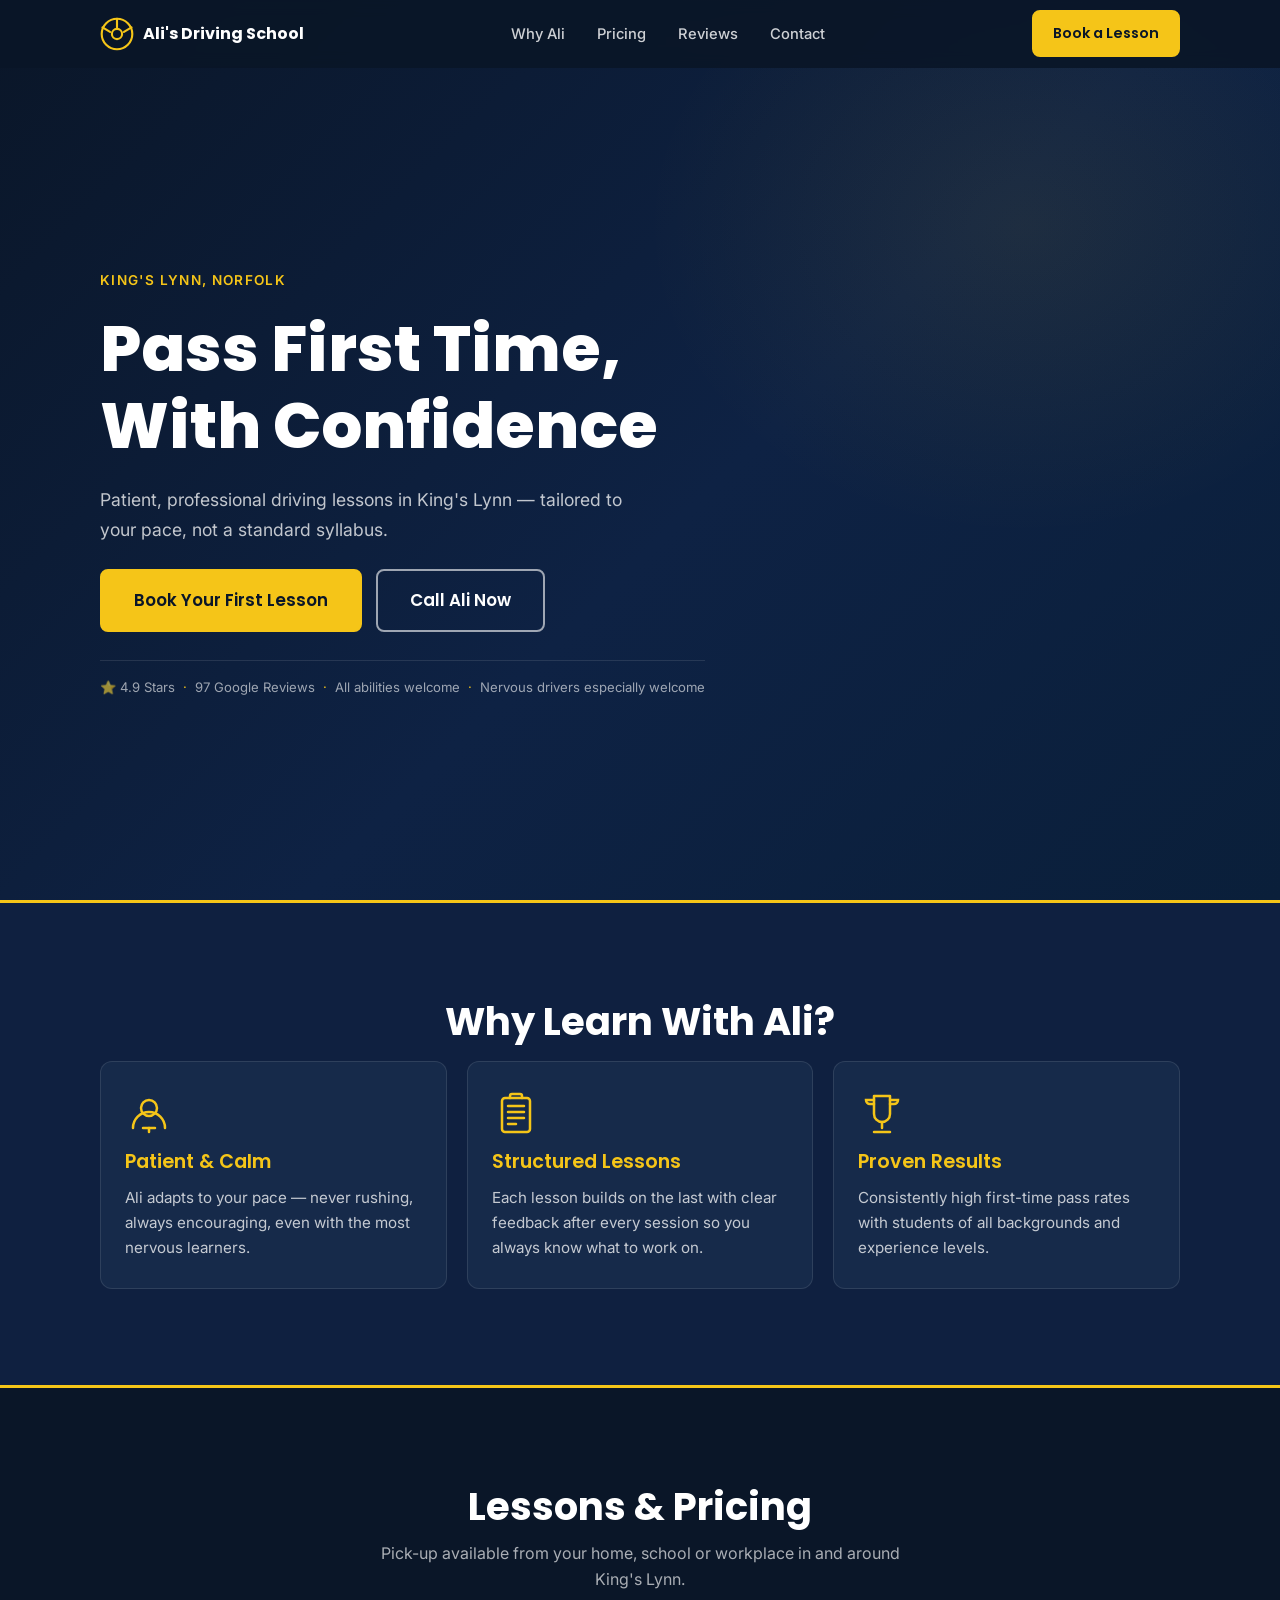
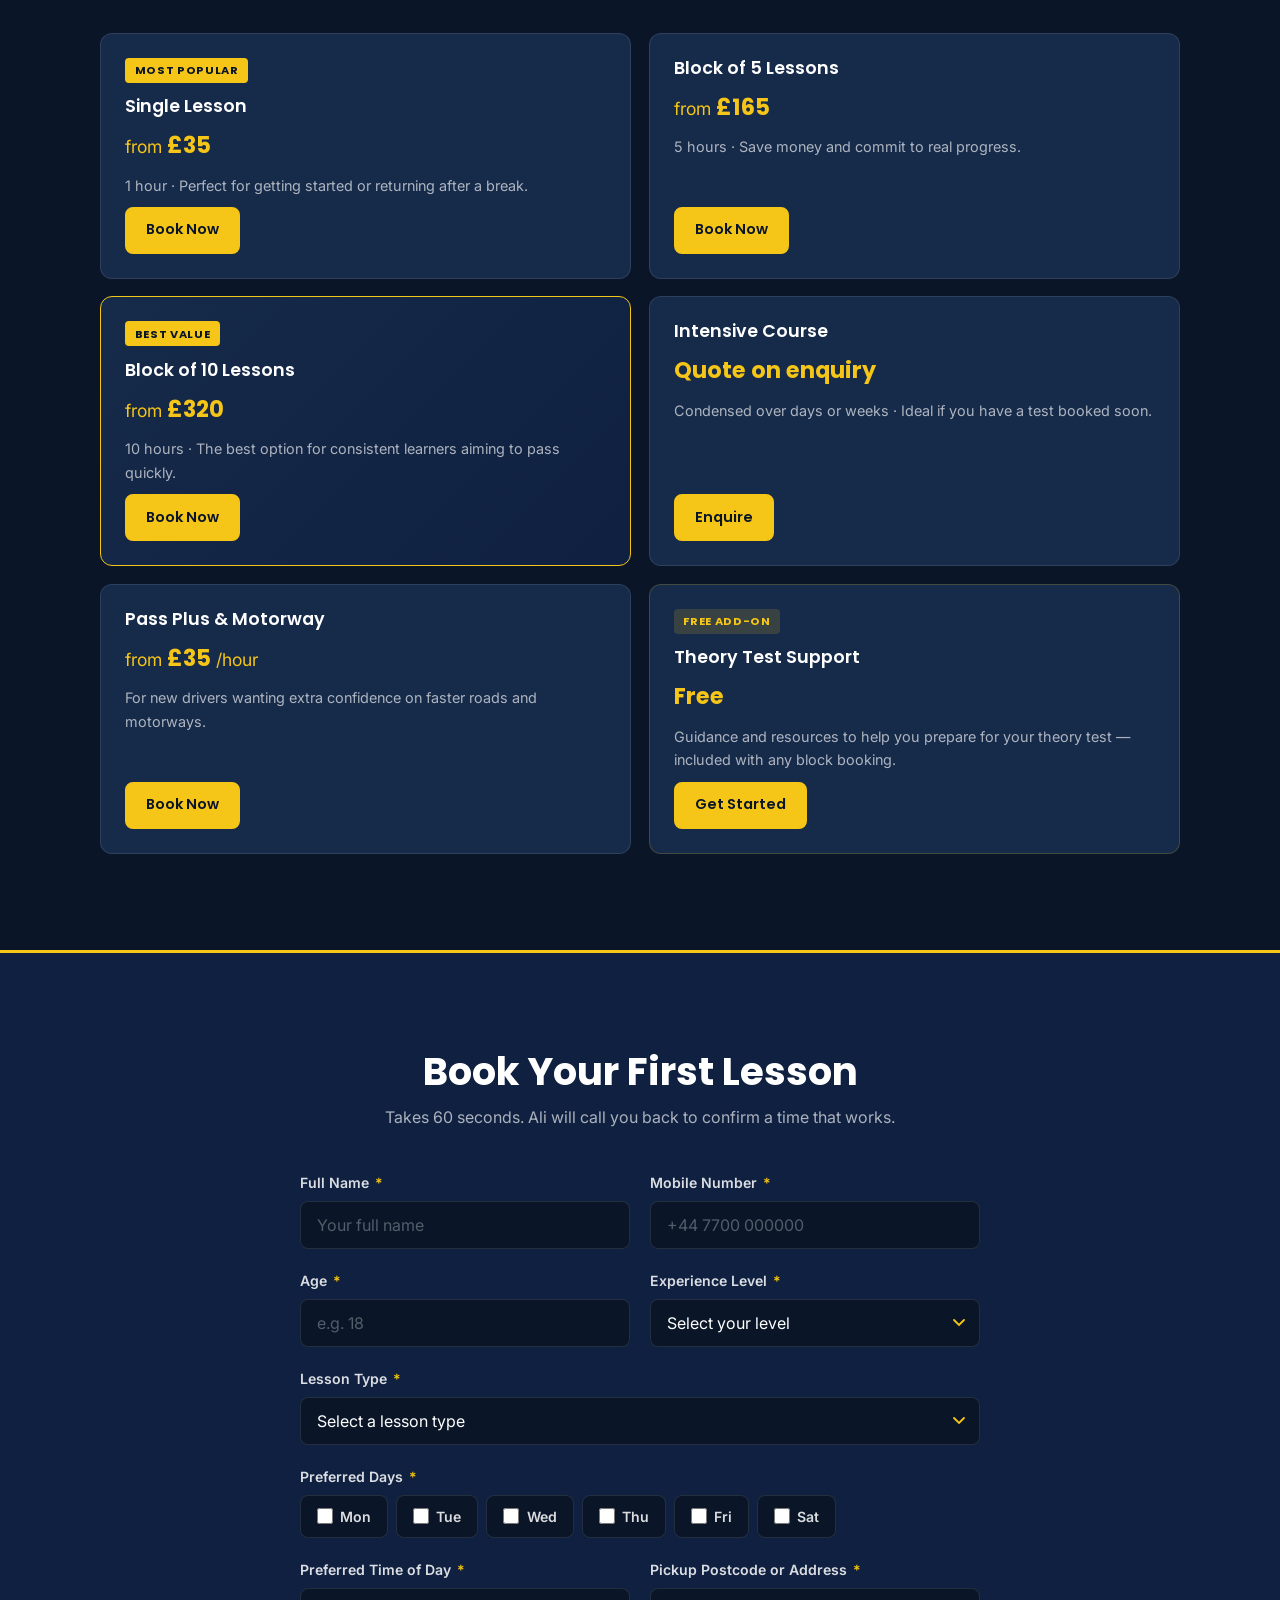
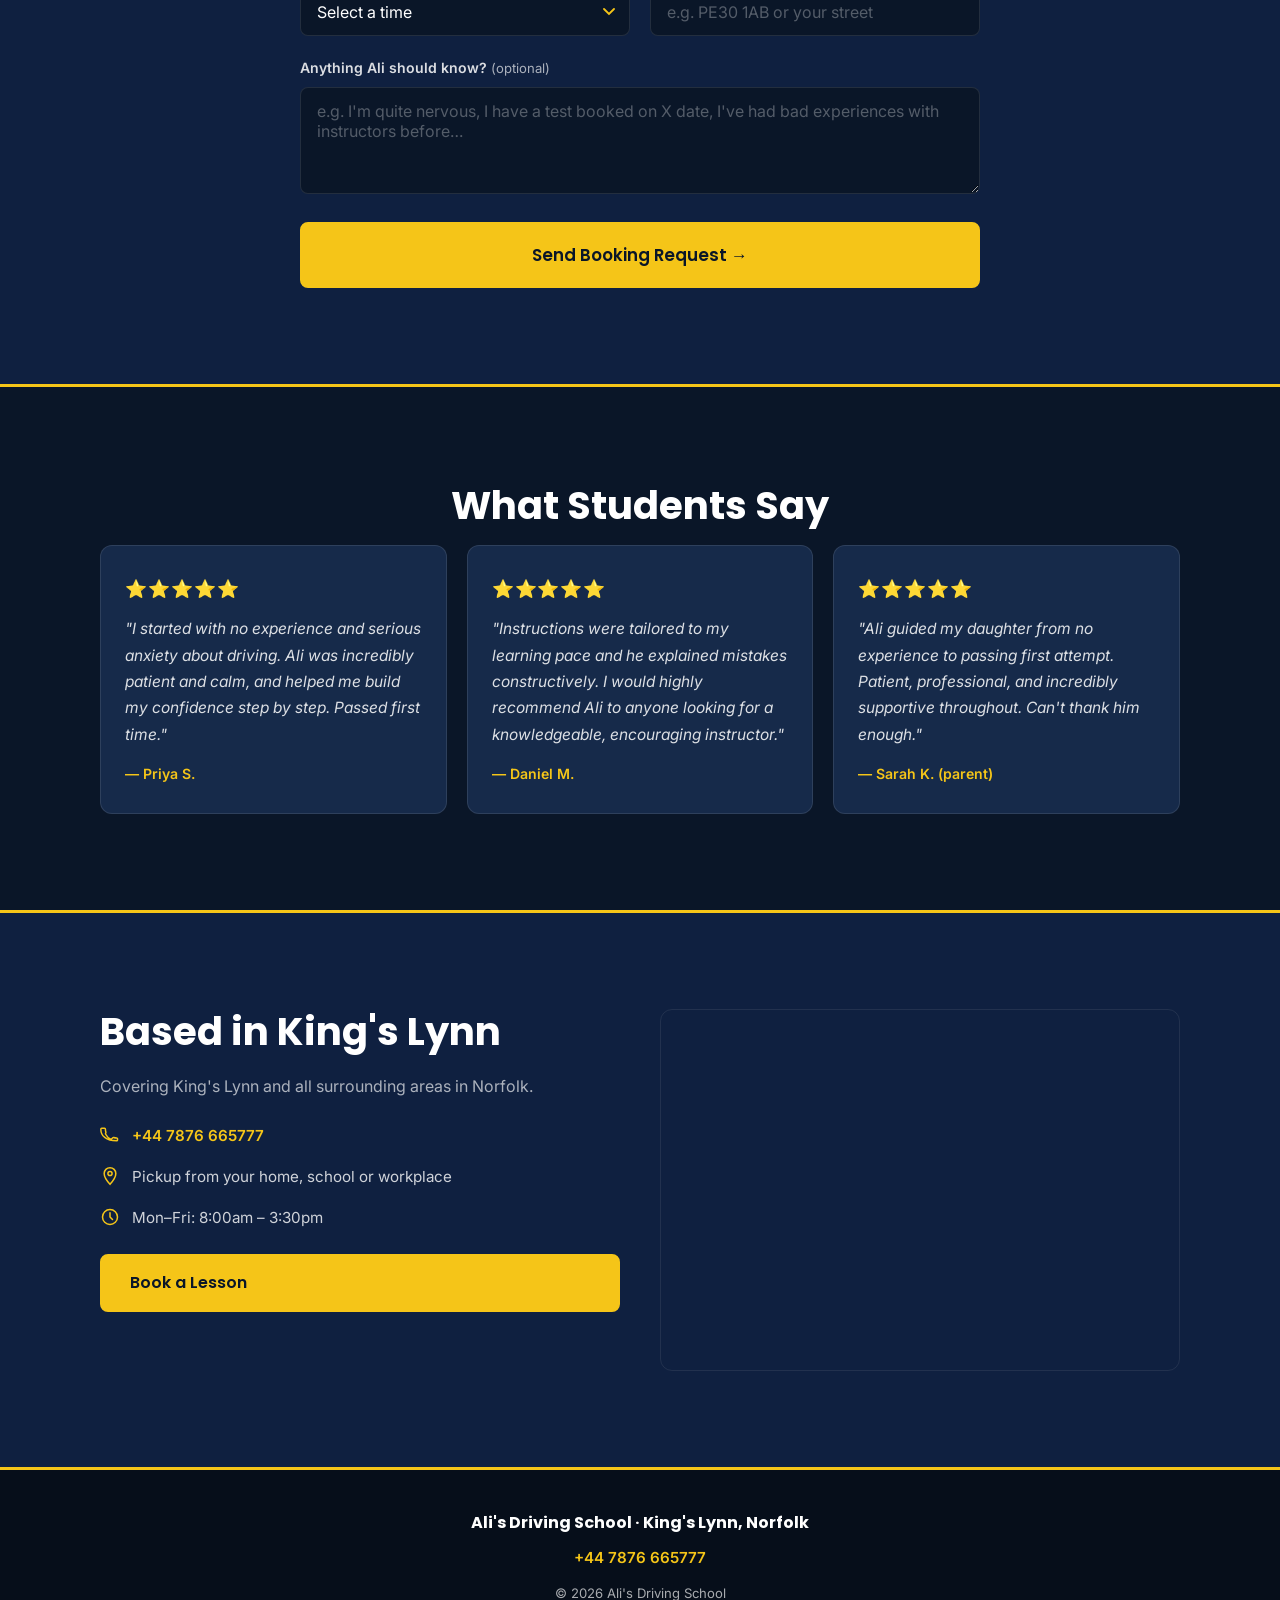
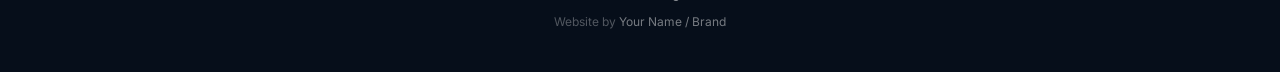
==== index.html @ 3f8afb27 "Add Ali's Driving School single-page booking website Full mobile-first site with sticky header, hero" ====
<!DOCTYPE html>
<html lang="en">
<head>
  <!-- Website by [Your Name / Your Brand] -->
  <meta charset="UTF-8" />
  <meta name="viewport" content="width=device-width, initial-scale=1.0" />
  <meta name="description" content="Ali's Driving School — patient, professional driving lessons in King's Lynn. All abilities welcome. Book online or call +44 7876 665777." />
  <title>Ali's Driving School · King's Lynn</title>
  <link rel="preconnect" href="https://fonts.googleapis.com" />
  <link rel="preconnect" href="https://fonts.gstatic.com" crossorigin />
  <link href="https://fonts.googleapis.com/css2?family=Poppins:wght@600;700;800&family=Inter:wght@400;500;600&display=swap" rel="stylesheet" />
  <link rel="stylesheet" href="styles.css" />
</head>
<body>

  <!-- ══════════════════════════════════════════
       STICKY HEADER
  ══════════════════════════════════════════ -->
  <header class="site-header" id="site-header">
    <div class="header-inner">
      <a href="#" class="logo">
        <!-- Steering wheel inline SVG -->
        <svg class="logo-icon" viewBox="0 0 40 40" fill="none" xmlns="http://www.w3.org/2000/svg" aria-hidden="true">
          <circle cx="20" cy="20" r="18" stroke="#f5c518" stroke-width="2.5"/>
          <circle cx="20" cy="20" r="6" stroke="#f5c518" stroke-width="2.5"/>
          <line x1="20" y1="14" x2="20" y2="2" stroke="#f5c518" stroke-width="2.5" stroke-linecap="round"/>
          <line x1="11.8" y1="17.5" x2="2.9" y2="12.3" stroke="#f5c518" stroke-width="2.5" stroke-linecap="round"/>
          <line x1="28.2" y1="17.5" x2="37.1" y2="12.3" stroke="#f5c518" stroke-width="2.5" stroke-linecap="round"/>
        </svg>
        <span class="logo-text">Ali's Driving School</span>
      </a>

      <nav class="header-nav" id="header-nav" aria-label="Main navigation">
        <ul>
          <li><a href="#why-ali">Why Ali</a></li>
          <li><a href="#services">Pricing</a></li>
          <li><a href="#testimonials">Reviews</a></li>
          <li><a href="#contact">Contact</a></li>
        </ul>
      </nav>

      <div class="header-cta-wrap">
        <a href="#booking" class="btn btn-yellow header-book">Book a Lesson</a>
        <button class="hamburger" id="hamburger" aria-label="Open menu" aria-expanded="false" aria-controls="header-nav">
          <span></span><span></span><span></span>
        </button>
      </div>
    </div>
  </header>

  <main>

    <!-- ══════════════════════════════════════════
         HERO SECTION
         TODO: Replace .hero background with your photo —
         background-image: url('hero.jpg');
         background-size: cover;
         background-position: center;
    ══════════════════════════════════════════ -->
    <section class="hero" id="hero">
      <div class="hero-inner">
        <p class="hero-eyebrow">King's Lynn, Norfolk</p>
        <h1 class="hero-heading">Pass First Time,<br>With Confidence</h1>
        <p class="hero-sub">Patient, professional driving lessons in King's Lynn — tailored to your pace, not a standard syllabus.</p>
        <div class="hero-ctas">
          <a href="#booking" class="btn btn-yellow btn-lg">Book Your First Lesson</a>
          <a href="tel:+447876665777" class="btn btn-outline btn-lg">Call Ali Now</a>
        </div>
        <div class="trust-strip">
          <span>⭐ 4.9 Stars</span>
          <span class="sep">·</span>
          <span>97 Google Reviews</span>
          <span class="sep">·</span>
          <span>All abilities welcome</span>
          <span class="sep">·</span>
          <span>Nervous drivers especially welcome</span>
        </div>
      </div>
    </section>

    <div class="rule-divider" aria-hidden="true"></div>

    <!-- ══════════════════════════════════════════
         WHY LEARN WITH ALI
    ══════════════════════════════════════════ -->
    <section class="why-ali" id="why-ali">
      <div class="container">
        <h2 class="section-heading">Why Learn With Ali?</h2>
        <div class="cards-row">

          <div class="feature-card">
            <!-- Calm / meditation SVG icon -->
            <div class="card-icon" aria-hidden="true">
              <svg viewBox="0 0 48 48" fill="none" xmlns="http://www.w3.org/2000/svg">
                <circle cx="24" cy="18" r="8" stroke="#f5c518" stroke-width="2.5"/>
                <path d="M8 38c0-8.837 7.163-16 16-16s16 7.163 16 16" stroke="#f5c518" stroke-width="2.5" stroke-linecap="round"/>
                <path d="M18 38h12" stroke="#f5c518" stroke-width="2.5" stroke-linecap="round"/>
                <path d="M24 42v-4" stroke="#f5c518" stroke-width="2.5" stroke-linecap="round"/>
              </svg>
            </div>
            <h3>Patient &amp; Calm</h3>
            <p>Ali adapts to your pace — never rushing, always encouraging, even with the most nervous learners.</p>
          </div>

          <div class="feature-card">
            <!-- Clipboard / structured SVG icon -->
            <div class="card-icon" aria-hidden="true">
              <svg viewBox="0 0 48 48" fill="none" xmlns="http://www.w3.org/2000/svg">
                <rect x="10" y="8" width="28" height="34" rx="3" stroke="#f5c518" stroke-width="2.5"/>
                <path d="M18 8V6a2 2 0 0 1 2-2h8a2 2 0 0 1 2 2v2" stroke="#f5c518" stroke-width="2.5" stroke-linecap="round"/>
                <line x1="16" y1="22" x2="32" y2="22" stroke="#f5c518" stroke-width="2.5" stroke-linecap="round"/>
                <line x1="16" y1="28" x2="32" y2="28" stroke="#f5c518" stroke-width="2.5" stroke-linecap="round"/>
                <line x1="16" y1="34" x2="24" y2="34" stroke="#f5c518" stroke-width="2.5" stroke-linecap="round"/>
                <line x1="16" y1="16" x2="32" y2="16" stroke="#f5c518" stroke-width="2.5" stroke-linecap="round"/>
              </svg>
            </div>
            <h3>Structured Lessons</h3>
            <p>Each lesson builds on the last with clear feedback after every session so you always know what to work on.</p>
          </div>

          <div class="feature-card">
            <!-- Trophy SVG icon -->
            <div class="card-icon" aria-hidden="true">
              <svg viewBox="0 0 48 48" fill="none" xmlns="http://www.w3.org/2000/svg">
                <path d="M16 6h16v18a8 8 0 0 1-16 0V6z" stroke="#f5c518" stroke-width="2.5" stroke-linejoin="round"/>
                <path d="M16 10H8a4 4 0 0 0 4 4h4" stroke="#f5c518" stroke-width="2.5" stroke-linecap="round"/>
                <path d="M32 10h8a4 4 0 0 1-4 4h-4" stroke="#f5c518" stroke-width="2.5" stroke-linecap="round"/>
                <line x1="24" y1="32" x2="24" y2="38" stroke="#f5c518" stroke-width="2.5" stroke-linecap="round"/>
                <line x1="16" y1="42" x2="32" y2="42" stroke="#f5c518" stroke-width="2.5" stroke-linecap="round"/>
              </svg>
            </div>
            <h3>Proven Results</h3>
            <p>Consistently high first-time pass rates with students of all backgrounds and experience levels.</p>
          </div>

        </div>
      </div>
    </section>

    <div class="rule-divider" aria-hidden="true"></div>

    <!-- ══════════════════════════════════════════
         SERVICES & PRICING
    ══════════════════════════════════════════ -->
    <section class="services" id="services">
      <div class="container">
        <h2 class="section-heading">Lessons &amp; Pricing</h2>
        <p class="section-sub">Pick-up available from your home, school or workplace in and around King's Lynn.</p>

        <div class="pricing-grid">

          <div class="pricing-card">
            <div class="pricing-badge">Most Popular</div>
            <h3>Single Lesson</h3>
            <div class="price">from <strong>£35</strong></div>
            <p>1 hour · Perfect for getting started or returning after a break.</p>
            <a href="#booking" class="btn btn-yellow btn-sm">Book Now</a>
          </div>

          <div class="pricing-card">
            <h3>Block of 5 Lessons</h3>
            <div class="price">from <strong>£165</strong></div>
            <p>5 hours · Save money and commit to real progress.</p>
            <a href="#booking" class="btn btn-yellow btn-sm">Book Now</a>
          </div>

          <div class="pricing-card pricing-card--highlight">
            <div class="pricing-badge">Best Value</div>
            <h3>Block of 10 Lessons</h3>
            <div class="price">from <strong>£320</strong></div>
            <p>10 hours · The best option for consistent learners aiming to pass quickly.</p>
            <a href="#booking" class="btn btn-yellow btn-sm">Book Now</a>
          </div>

          <div class="pricing-card">
            <h3>Intensive Course</h3>
            <div class="price"><strong>Quote on enquiry</strong></div>
            <p>Condensed over days or weeks · Ideal if you have a test booked soon.</p>
            <a href="#booking" class="btn btn-yellow btn-sm">Enquire</a>
          </div>

          <div class="pricing-card">
            <h3>Pass Plus &amp; Motorway</h3>
            <div class="price">from <strong>£35</strong> /hour</div>
            <p>For new drivers wanting extra confidence on faster roads and motorways.</p>
            <a href="#booking" class="btn btn-yellow btn-sm">Book Now</a>
          </div>

          <div class="pricing-card pricing-card--free">
            <div class="pricing-badge pricing-badge--free">Free Add-on</div>
            <h3>Theory Test Support</h3>
            <div class="price"><strong>Free</strong></div>
            <p>Guidance and resources to help you prepare for your theory test — included with any block booking.</p>
            <a href="#booking" class="btn btn-yellow btn-sm">Get Started</a>
          </div>

        </div>
      </div>
    </section>

    <div class="rule-divider" aria-hidden="true"></div>

    <!-- ══════════════════════════════════════════
         BOOKING FORM
    ══════════════════════════════════════════ -->
    <section class="booking" id="booking">
      <div class="container container--narrow">
        <h2 class="section-heading">Book Your First Lesson</h2>
        <p class="section-sub">Takes 60 seconds. Ali will call you back to confirm a time that works.</p>

        <!--
          Formspree: replace YOUR_FORM_ID below with your Formspree form ID.
          Sign up at https://formspree.io/ and create a new form.
          Change action to: https://formspree.io/f/YOUR_FORM_ID
        -->
        <form
          id="booking-form"
          action="https://formspree.io/f/YOUR_FORM_ID"
          method="POST"
          novalidate
        >
          <div class="form-row">
            <div class="form-group">
              <label for="name">Full Name <span aria-hidden="true">*</span></label>
              <input type="text" id="name" name="name" placeholder="Your full name" required autocomplete="name" />
            </div>
            <div class="form-group">
              <label for="phone">Mobile Number <span aria-hidden="true">*</span></label>
              <input type="tel" id="phone" name="phone" placeholder="+44 7700 000000" required autocomplete="tel" />
            </div>
          </div>

          <div class="form-row">
            <div class="form-group">
              <label for="age">Age <span aria-hidden="true">*</span></label>
              <input type="number" id="age" name="age" placeholder="e.g. 18" min="16" max="99" required />
            </div>
            <div class="form-group">
              <label for="experience">Experience Level <span aria-hidden="true">*</span></label>
              <select id="experience" name="experience" required>
                <option value="" disabled selected>Select your level</option>
                <option value="complete-beginner">Complete beginner</option>
                <option value="had-some-lessons">Had some lessons before</option>
                <option value="returning-after-break">Returning after a break</option>
                <option value="test-prep">Just need test prep</option>
              </select>
            </div>
          </div>

          <div class="form-group">
            <label for="lesson-type">Lesson Type <span aria-hidden="true">*</span></label>
            <select id="lesson-type" name="lesson_type" required>
              <option value="" disabled selected>Select a lesson type</option>
              <option value="single-lesson">Single Lesson (from £35)</option>
              <option value="block-5">Block of 5 Lessons (from £165)</option>
              <option value="block-10">Block of 10 Lessons (from £320)</option>
              <option value="intensive">Intensive Course (quote on enquiry)</option>
              <option value="pass-plus">Pass Plus / Motorway Lessons (from £35/hr)</option>
              <option value="theory-support">Theory Test Support (free with block)</option>
            </select>
          </div>

          <div class="form-group">
            <label>Preferred Days <span aria-hidden="true">*</span></label>
            <div class="checkbox-group">
              <label class="checkbox-label"><input type="checkbox" name="days[]" value="Monday" /> Mon</label>
              <label class="checkbox-label"><input type="checkbox" name="days[]" value="Tuesday" /> Tue</label>
              <label class="checkbox-label"><input type="checkbox" name="days[]" value="Wednesday" /> Wed</label>
              <label class="checkbox-label"><input type="checkbox" name="days[]" value="Thursday" /> Thu</label>
              <label class="checkbox-label"><input type="checkbox" name="days[]" value="Friday" /> Fri</label>
              <label class="checkbox-label"><input type="checkbox" name="days[]" value="Saturday" /> Sat</label>
            </div>
          </div>

          <div class="form-row">
            <div class="form-group">
              <label for="time-of-day">Preferred Time of Day <span aria-hidden="true">*</span></label>
              <select id="time-of-day" name="time_of_day" required>
                <option value="" disabled selected>Select a time</option>
                <option value="morning">Morning</option>
                <option value="afternoon">Afternoon</option>
                <option value="evening">Evening</option>
              </select>
            </div>
            <div class="form-group">
              <label for="postcode">Pickup Postcode or Address <span aria-hidden="true">*</span></label>
              <input type="text" id="postcode" name="pickup_address" placeholder="e.g. PE30 1AB or your street" required autocomplete="street-address" />
            </div>
          </div>

          <div class="form-group">
            <label for="notes">Anything Ali should know? <span class="optional">(optional)</span></label>
            <textarea
              id="notes"
              name="notes"
              rows="4"
              placeholder="e.g. I'm quite nervous, I have a test booked on X date, I've had bad experiences with instructors before…"
            ></textarea>
          </div>

          <button type="submit" class="btn btn-yellow btn-submit">
            Send Booking Request →
          </button>

          <div class="form-success" id="form-success" role="alert" aria-live="polite" hidden>
            Request sent ✓ — Ali will call you back within a few hours to arrange your first lesson.
          </div>
          <div class="form-error" id="form-error" role="alert" aria-live="polite" hidden>
            Something went wrong. Please try again or call Ali directly on <a href="tel:+447876665777">+44 7876 665777</a>.
          </div>
        </form>
      </div>
    </section>

    <div class="rule-divider" aria-hidden="true"></div>

    <!-- ══════════════════════════════════════════
         TESTIMONIALS
    ══════════════════════════════════════════ -->
    <section class="testimonials" id="testimonials">
      <div class="container">
        <h2 class="section-heading">What Students Say</h2>

        <div class="testimonials-grid">

          <div class="testimonial-card">
            <div class="stars" aria-label="5 out of 5 stars">⭐⭐⭐⭐⭐</div>
            <blockquote>
              "I started with no experience and serious anxiety about driving. Ali was incredibly patient and calm, and helped me build my confidence step by step. Passed first time."
            </blockquote>
            <cite>— Priya S.</cite>
          </div>

          <div class="testimonial-card">
            <div class="stars" aria-label="5 out of 5 stars">⭐⭐⭐⭐⭐</div>
            <blockquote>
              "Instructions were tailored to my learning pace and he explained mistakes constructively. I would highly recommend Ali to anyone looking for a knowledgeable, encouraging instructor."
            </blockquote>
            <cite>— Daniel M.</cite>
          </div>

          <div class="testimonial-card">
            <div class="stars" aria-label="5 out of 5 stars">⭐⭐⭐⭐⭐</div>
            <blockquote>
              "Ali guided my daughter from no experience to passing first attempt. Patient, professional, and incredibly supportive throughout. Can't thank him enough."
            </blockquote>
            <cite>— Sarah K. (parent)</cite>
          </div>

        </div>
      </div>
    </section>

    <div class="rule-divider" aria-hidden="true"></div>

    <!-- ══════════════════════════════════════════
         SERVICE AREA + CONTACT
    ══════════════════════════════════════════ -->
    <section class="contact" id="contact">
      <div class="container">
        <div class="contact-grid">

          <div class="contact-info">
            <h2 class="section-heading section-heading--left">Based in King's Lynn</h2>
            <p class="contact-area">Covering King's Lynn and all surrounding areas in Norfolk.</p>

            <ul class="contact-details">
              <li>
                <!-- Phone icon -->
                <svg viewBox="0 0 24 24" fill="none" xmlns="http://www.w3.org/2000/svg" aria-hidden="true">
                  <path d="M6.6 10.8a15.4 15.4 0 0 0 6.6 6.6l2.2-2.2a1 1 0 0 1 1.02-.24c1.12.37 2.33.57 3.58.57a1 1 0 0 1 1 1V18a1 1 0 0 1-1 1C7.16 19 1 12.84 1 5a1 1 0 0 1 1-1h3.5a1 1 0 0 1 1 1c0 1.25.2 2.45.57 3.58a1 1 0 0 1-.25 1.02L6.6 10.8z" stroke="#f5c518" stroke-width="1.8" stroke-linecap="round" stroke-linejoin="round"/>
                </svg>
                <a href="tel:+447876665777">+44 7876 665777</a>
              </li>
              <li>
                <!-- Location icon -->
                <svg viewBox="0 0 24 24" fill="none" xmlns="http://www.w3.org/2000/svg" aria-hidden="true">
                  <path d="M12 2C8.13 2 5 5.13 5 9c0 5.25 7 13 7 13s7-7.75 7-13c0-3.87-3.13-7-7-7z" stroke="#f5c518" stroke-width="1.8" stroke-linejoin="round"/>
                  <circle cx="12" cy="9" r="2.5" stroke="#f5c518" stroke-width="1.8"/>
                </svg>
                <span>Pickup from your home, school or workplace</span>
              </li>
              <li>
                <!-- Clock icon -->
                <svg viewBox="0 0 24 24" fill="none" xmlns="http://www.w3.org/2000/svg" aria-hidden="true">
                  <circle cx="12" cy="12" r="9" stroke="#f5c518" stroke-width="1.8"/>
                  <path d="M12 7v5l3 3" stroke="#f5c518" stroke-width="1.8" stroke-linecap="round" stroke-linejoin="round"/>
                </svg>
                <span>Mon–Fri: 8:00am – 3:30pm</span>
              </li>
            </ul>

            <a href="#booking" class="btn btn-yellow" style="margin-top: 1.5rem; display: inline-block;">Book a Lesson</a>
          </div>

          <div class="contact-map">
            <!--
              Google Maps embed for King's Lynn.
              To customise: go to Google Maps, search "King's Lynn", click Share → Embed a map.
              Replace the src URL below with your embed URL.
              The CSS filter adds a dark tint to match the site palette.
            -->
            <iframe
              title="King's Lynn map"
              src="https://www.google.com/maps/embed?pb=!1m18!1m12!1m3!1d39108.68753547929!2d0.36784047734375!3d52.74919350000001!2m3!1f0!2f0!3f0!3m2!1i1024!2i768!4f13.1!3m3!1m2!1s0x47d7e2b62b2d32af%3A0x1234567890abcdef!2sKing%27s%20Lynn%2C%20Norfolk!5e0!3m2!1sen!2suk!4v1700000000000"
              width="100%"
              height="360"
              style="border:0;"
              allowfullscreen=""
              loading="lazy"
              referrerpolicy="no-referrer-when-downgrade"
            ></iframe>
          </div>

        </div>
      </div>
    </section>

  </main>

  <!-- ══════════════════════════════════════════
       FOOTER
  ══════════════════════════════════════════ -->
  <footer class="site-footer">
    <div class="container footer-inner">
      <p class="footer-brand">Ali's Driving School · King's Lynn, Norfolk</p>
      <p><a href="tel:+447876665777">+44 7876 665777</a></p>
      <p class="footer-copy">© 2026 Ali's Driving School</p>
      <p class="footer-credit">Website by <a href="#" target="_blank" rel="noopener">Your Name / Brand</a></p>
    </div>
  </footer>

  <script src="script.js"></script>
</body>
</html>
---- styles.css ----
/* ══════════════════════════════════════════
   ALI'S DRIVING SCHOOL — styles.css
   Palette: #0a1628 navy · #ffffff white · #f5c518 yellow
   Fonts: Poppins (headings) · Inter (body)
══════════════════════════════════════════ */

/* ─── Reset & Base ─────────────────────── */
*, *::before, *::after {
  box-sizing: border-box;
  margin: 0;
  padding: 0;
}

:root {
  --navy:   #0a1628;
  --navy-mid: #0f2040;
  --navy-light: #162a4a;
  --yellow: #f5c518;
  --yellow-hover: #d9ac10;
  --white:  #ffffff;
  --text-muted: rgba(255,255,255,0.65);
  --border: rgba(255,255,255,0.1);
  --radius: 12px;
  --header-h: 68px;
  --transition: 0.2s ease;
}

html {
  scroll-behavior: smooth;
  font-size: 16px;
}

body {
  background: var(--navy);
  color: var(--white);
  font-family: 'Inter', system-ui, sans-serif;
  line-height: 1.65;
  -webkit-font-smoothing: antialiased;
  overflow-x: hidden;
}

img, svg { display: block; max-width: 100%; }
a { color: inherit; text-decoration: none; }
ul { list-style: none; }
button { cursor: pointer; font-family: inherit; }

/* ─── Typography ────────────────────────── */
h1, h2, h3, h4 {
  font-family: 'Poppins', sans-serif;
  font-weight: 700;
  line-height: 1.2;
}

h1 { font-size: clamp(2.2rem, 7vw, 4rem); font-weight: 800; }
h2 { font-size: clamp(1.6rem, 4vw, 2.4rem); }
h3 { font-size: clamp(1.05rem, 3vw, 1.2rem); font-weight: 600; }

/* ─── Layout Helpers ─────────────────────── */
.container {
  width: 100%;
  max-width: 1120px;
  margin: 0 auto;
  padding: 0 1.25rem;
}

.container--narrow {
  max-width: 720px;
}

section {
  padding: 4.5rem 0;
}

/* ─── Rule Divider ──────────────────────── */
.rule-divider {
  height: 3px;
  background: var(--yellow);
  width: 100%;
}

/* ─── Buttons ───────────────────────────── */
.btn {
  display: inline-flex;
  align-items: center;
  justify-content: center;
  gap: 0.4rem;
  padding: 0.85rem 1.75rem;
  border-radius: 8px;
  font-family: 'Poppins', sans-serif;
  font-size: 1rem;
  font-weight: 600;
  transition: background var(--transition), color var(--transition), border-color var(--transition), box-shadow var(--transition);
  border: 2px solid transparent;
  white-space: nowrap;
  text-decoration: none;
}

.btn-yellow {
  background: var(--yellow);
  color: var(--navy);
  border-color: var(--yellow);
}
.btn-yellow:hover, .btn-yellow:focus-visible {
  background: var(--yellow-hover);
  border-color: var(--yellow-hover);
  box-shadow: 0 0 0 3px rgba(245, 197, 24, 0.3);
}

.btn-outline {
  background: transparent;
  color: var(--white);
  border-color: rgba(255,255,255,0.6);
}
.btn-outline:hover, .btn-outline:focus-visible {
  border-color: var(--white);
  background: rgba(255,255,255,0.08);
}

.btn-lg {
  padding: 1rem 2rem;
  font-size: 1.05rem;
}

.btn-sm {
  padding: 0.6rem 1.2rem;
  font-size: 0.9rem;
}

.btn-submit {
  width: 100%;
  padding: 1.1rem;
  font-size: 1.05rem;
  margin-top: 0.5rem;
}

/* ─── Section Headings ──────────────────── */
.section-heading {
  text-align: center;
  margin-bottom: 0.6rem;
}
.section-heading--left { text-align: left; }

.section-sub {
  text-align: center;
  color: var(--text-muted);
  font-size: 1rem;
  margin-bottom: 2.5rem;
  max-width: 560px;
  margin-left: auto;
  margin-right: auto;
}

/* ─── HEADER ────────────────────────────── */
.site-header {
  position: fixed;
  top: 0; left: 0; right: 0;
  z-index: 100;
  height: var(--header-h);
  background: rgba(10, 22, 40, 0.92);
  backdrop-filter: blur(8px);
  -webkit-backdrop-filter: blur(8px);
  border-bottom: 1px solid transparent;
  transition: background var(--transition), box-shadow var(--transition), border-color var(--transition);
}

.site-header.scrolled {
  background: rgba(10, 22, 40, 0.98);
  box-shadow: 0 2px 20px rgba(0,0,0,0.45);
  border-bottom-color: rgba(245, 197, 24, 0.15);
}

.header-inner {
  display: flex;
  align-items: center;
  justify-content: space-between;
  height: 100%;
  max-width: 1120px;
  margin: 0 auto;
  padding: 0 1.25rem;
  gap: 1rem;
}

/* Logo */
.logo {
  display: flex;
  align-items: center;
  gap: 0.55rem;
  flex-shrink: 0;
}

.logo-icon {
  width: 34px;
  height: 34px;
  flex-shrink: 0;
}

.logo-text {
  font-family: 'Poppins', sans-serif;
  font-weight: 700;
  font-size: 1rem;
  color: var(--white);
  line-height: 1.1;
}

/* Desktop nav */
.header-nav ul {
  display: flex;
  gap: 2rem;
  align-items: center;
}

.header-nav a {
  font-size: 0.92rem;
  font-weight: 500;
  color: rgba(255,255,255,0.8);
  transition: color var(--transition);
}
.header-nav a:hover { color: var(--yellow); }

/* Header CTA area */
.header-cta-wrap {
  display: flex;
  align-items: center;
  gap: 0.75rem;
  flex-shrink: 0;
}

.header-book { font-size: 0.9rem; padding: 0.6rem 1.2rem; }

/* Hamburger */
.hamburger {
  display: none;
  flex-direction: column;
  justify-content: center;
  gap: 5px;
  background: none;
  border: none;
  padding: 4px;
  width: 36px;
  height: 36px;
}
.hamburger span {
  display: block;
  height: 2px;
  width: 24px;
  background: var(--white);
  border-radius: 2px;
  transition: transform 0.25s, opacity 0.25s;
}
.hamburger[aria-expanded="true"] span:nth-child(1) { transform: translateY(7px) rotate(45deg); }
.hamburger[aria-expanded="true"] span:nth-child(2) { opacity: 0; }
.hamburger[aria-expanded="true"] span:nth-child(3) { transform: translateY(-7px) rotate(-45deg); }

/* ─── HERO ──────────────────────────────── */
.hero {
  /*
    TODO: Add your hero photo here:
    background-image: url('images/hero.jpg');
    background-size: cover;
    background-position: center top;
  */
  background: linear-gradient(135deg, #0a1628 0%, #0e2244 55%, #0a1f3a 100%);
  min-height: 85vh;
  display: flex;
  align-items: center;
  padding-top: calc(var(--header-h) + 3rem);
  padding-bottom: 4rem;
  position: relative;
  overflow: hidden;
}

/* Subtle decorative radial glow */
.hero::before {
  content: '';
  position: absolute;
  top: -10%;
  right: -10%;
  width: 60%;
  height: 70%;
  background: radial-gradient(ellipse at center, rgba(245, 197, 24, 0.07) 0%, transparent 70%);
  pointer-events: none;
}

.hero-inner {
  max-width: 1120px;
  width: 100%;
  margin: 0 auto;
  padding: 0 1.25rem;
  display: flex;
  flex-direction: column;
  align-items: flex-start;
  gap: 1.25rem;
}

.hero-eyebrow {
  font-size: 0.85rem;
  font-weight: 600;
  letter-spacing: 0.1em;
  text-transform: uppercase;
  color: var(--yellow);
}

.hero-heading {
  color: var(--white);
  max-width: 14ch;
}

.hero-sub {
  font-size: 1.1rem;
  color: rgba(255,255,255,0.75);
  max-width: 48ch;
  line-height: 1.7;
}

.hero-ctas {
  display: flex;
  flex-wrap: wrap;
  gap: 0.85rem;
  margin-top: 0.25rem;
}

.trust-strip {
  display: flex;
  flex-wrap: wrap;
  gap: 0.4rem 0.5rem;
  align-items: center;
  font-size: 0.82rem;
  color: rgba(255,255,255,0.6);
  margin-top: 0.5rem;
  padding-top: 1rem;
  border-top: 1px solid var(--border);
}

.trust-strip .sep { color: var(--yellow); }

/* ─── WHY ALI ────────────────────────────── */
.why-ali { background: var(--navy-mid); }

.cards-row {
  display: grid;
  grid-template-columns: 1fr;
  gap: 1.25rem;
  margin-top: 1rem;
}

.feature-card {
  background: var(--navy-light);
  border: 1px solid var(--border);
  border-radius: var(--radius);
  padding: 1.75rem 1.5rem;
  display: flex;
  flex-direction: column;
  gap: 0.75rem;
  transition: border-color var(--transition), transform var(--transition);
}
.feature-card:hover {
  border-color: rgba(245, 197, 24, 0.35);
  transform: translateY(-2px);
}

.card-icon {
  width: 48px;
  height: 48px;
  flex-shrink: 0;
}
.card-icon svg { width: 100%; height: 100%; }

.feature-card h3 { color: var(--yellow); }
.feature-card p { color: rgba(255,255,255,0.75); font-size: 0.95rem; }

/* ─── SERVICES / PRICING ─────────────────── */
.services { background: var(--navy); }

.pricing-grid {
  display: grid;
  grid-template-columns: 1fr;
  gap: 1.1rem;
  margin-top: 0.5rem;
}

.pricing-card {
  background: var(--navy-light);
  border: 1px solid var(--border);
  border-radius: var(--radius);
  padding: 1.5rem;
  display: flex;
  flex-direction: column;
  gap: 0.6rem;
  position: relative;
  transition: border-color var(--transition);
}
.pricing-card:hover { border-color: rgba(245, 197, 24, 0.3); }

.pricing-card--highlight {
  border-color: var(--yellow);
  background: linear-gradient(135deg, #162a4a, #0f2040);
}

.pricing-card--free { border-color: rgba(245, 197, 24, 0.2); }

.pricing-badge {
  display: inline-block;
  background: var(--yellow);
  color: var(--navy);
  font-family: 'Poppins', sans-serif;
  font-size: 0.7rem;
  font-weight: 700;
  letter-spacing: 0.06em;
  text-transform: uppercase;
  padding: 0.2rem 0.6rem;
  border-radius: 4px;
  width: fit-content;
  margin-bottom: 0.25rem;
}
.pricing-badge--free {
  background: rgba(245, 197, 24, 0.15);
  color: var(--yellow);
}

.pricing-card h3 {
  font-size: 1.1rem;
  color: var(--white);
}

.price {
  font-size: 1.1rem;
  color: var(--yellow);
}
.price strong {
  font-family: 'Poppins', sans-serif;
  font-size: 1.4rem;
  font-weight: 700;
}

.pricing-card p {
  font-size: 0.9rem;
  color: rgba(255,255,255,0.65);
  flex: 1;
}

.pricing-card .btn { margin-top: auto; align-self: flex-start; }

/* ─── BOOKING FORM ───────────────────────── */
.booking { background: var(--navy-mid); }

form {
  display: flex;
  flex-direction: column;
  gap: 1.25rem;
  margin-top: 1.5rem;
}

.form-row {
  display: grid;
  grid-template-columns: 1fr;
  gap: 1.25rem;
}

.form-group {
  display: flex;
  flex-direction: column;
  gap: 0.45rem;
}

.form-group label {
  font-size: 0.88rem;
  font-weight: 600;
  color: rgba(255,255,255,0.85);
}

.form-group label .optional {
  font-weight: 400;
  color: var(--text-muted);
  font-size: 0.82rem;
}

.form-group label span[aria-hidden="true"] {
  color: var(--yellow);
  margin-left: 2px;
}

input[type="text"],
input[type="tel"],
input[type="number"],
select,
textarea {
  background: var(--navy);
  color: var(--white);
  border: 1.5px solid var(--border);
  border-radius: 8px;
  padding: 0.8rem 1rem;
  font-family: 'Inter', sans-serif;
  font-size: 1rem;
  width: 100%;
  transition: border-color var(--transition), box-shadow var(--transition);
  -webkit-appearance: none;
  appearance: none;
}

input::placeholder, textarea::placeholder { color: rgba(255,255,255,0.3); }

input:focus, select:focus, textarea:focus {
  outline: none;
  border-color: var(--yellow);
  box-shadow: 0 0 0 3px rgba(245, 197, 24, 0.15);
}

select {
  background-image: url("data:image/svg+xml,%3Csvg xmlns='http://www.w3.org/2000/svg' width='12' height='8' viewBox='0 0 12 8'%3E%3Cpath d='M1 1l5 5 5-5' stroke='%23f5c518' stroke-width='1.8' fill='none' stroke-linecap='round'/%3E%3C/svg%3E");
  background-repeat: no-repeat;
  background-position: right 0.9rem center;
  padding-right: 2.5rem;
  cursor: pointer;
}

select option { background: var(--navy); color: var(--white); }

textarea { resize: vertical; min-height: 100px; }

/* Checkbox group */
.checkbox-group {
  display: flex;
  flex-wrap: wrap;
  gap: 0.5rem;
}

.checkbox-label {
  display: flex;
  align-items: center;
  gap: 0.45rem;
  background: var(--navy);
  border: 1.5px solid var(--border);
  border-radius: 8px;
  padding: 0.55rem 1rem;
  font-size: 0.9rem;
  cursor: pointer;
  transition: border-color var(--transition), background var(--transition);
  user-select: none;
}
.checkbox-label:hover { border-color: var(--yellow); }
.checkbox-label input[type="checkbox"] { accent-color: var(--yellow); width: 16px; height: 16px; cursor: pointer; }
.checkbox-label:has(input:checked) {
  border-color: var(--yellow);
  background: rgba(245, 197, 24, 0.08);
}

/* Form feedback */
.form-success {
  background: rgba(245, 197, 24, 0.12);
  border: 1.5px solid var(--yellow);
  color: var(--yellow);
  border-radius: 8px;
  padding: 1rem 1.25rem;
  font-weight: 500;
  font-size: 0.95rem;
  text-align: center;
}

.form-error {
  background: rgba(220, 50, 50, 0.12);
  border: 1.5px solid rgba(220, 50, 50, 0.6);
  color: #ff8080;
  border-radius: 8px;
  padding: 1rem 1.25rem;
  font-size: 0.95rem;
  text-align: center;
}
.form-error a { color: var(--yellow); text-decoration: underline; }

/* ─── TESTIMONIALS ──────────────────────── */
.testimonials { background: var(--navy); }

.testimonials-grid {
  display: grid;
  grid-template-columns: 1fr;
  gap: 1.25rem;
  margin-top: 1rem;
}

.testimonial-card {
  background: var(--navy-light);
  border: 1px solid var(--border);
  border-radius: var(--radius);
  padding: 1.75rem 1.5rem;
  display: flex;
  flex-direction: column;
  gap: 0.85rem;
  transition: border-color var(--transition);
}
.testimonial-card:hover { border-color: rgba(245, 197, 24, 0.25); }

.stars { font-size: 1.1rem; letter-spacing: 0.05em; }

.testimonial-card blockquote {
  font-size: 0.97rem;
  color: rgba(255,255,255,0.85);
  line-height: 1.7;
  font-style: italic;
  quotes: none;
}

.testimonial-card cite {
  font-style: normal;
  font-weight: 600;
  font-size: 0.88rem;
  color: var(--yellow);
}

/* ─── CONTACT / MAP ─────────────────────── */
.contact { background: var(--navy-mid); }

.contact-grid {
  display: grid;
  grid-template-columns: 1fr;
  gap: 2.5rem;
}

.contact-info {
  display: flex;
  flex-direction: column;
}

.contact-area {
  color: var(--text-muted);
  margin-bottom: 1.5rem;
  font-size: 1rem;
  margin-top: 0.5rem;
}

.contact-details {
  display: flex;
  flex-direction: column;
  gap: 1rem;
}

.contact-details li {
  display: flex;
  align-items: flex-start;
  gap: 0.75rem;
  font-size: 0.95rem;
  color: rgba(255,255,255,0.8);
}

.contact-details li svg {
  width: 20px;
  height: 20px;
  flex-shrink: 0;
  margin-top: 2px;
}

.contact-details li a {
  color: var(--yellow);
  font-weight: 600;
  text-decoration: underline;
  text-decoration-color: transparent;
  transition: text-decoration-color var(--transition);
}
.contact-details li a:hover { text-decoration-color: var(--yellow); }

.contact-map {
  border-radius: var(--radius);
  overflow: hidden;
  border: 1px solid var(--border);
  /* Dark tint filter to blend the map with the dark theme */
  filter: grayscale(30%) brightness(0.75) contrast(1.1);
  min-height: 280px;
}
.contact-map iframe {
  display: block;
  width: 100%;
  height: 360px;
}

/* ─── FOOTER ────────────────────────────── */
.site-footer {
  background: #060e1a;
  border-top: 3px solid var(--yellow);
  padding: 2.5rem 0;
}

.footer-inner {
  display: flex;
  flex-direction: column;
  align-items: center;
  gap: 0.5rem;
  text-align: center;
}

.footer-brand {
  font-family: 'Poppins', sans-serif;
  font-weight: 700;
  font-size: 1rem;
  color: var(--white);
}

.footer-inner a[href^="tel"] {
  color: var(--yellow);
  font-weight: 600;
  font-size: 0.95rem;
}

.footer-copy {
  color: var(--text-muted);
  font-size: 0.82rem;
  margin-top: 0.25rem;
}

.footer-credit {
  color: rgba(255,255,255,0.3);
  font-size: 0.75rem;
}
.footer-credit a {
  color: rgba(255,255,255,0.45);
  text-decoration: underline;
  text-decoration-color: transparent;
  transition: color var(--transition), text-decoration-color var(--transition);
}
.footer-credit a:hover {
  color: var(--white);
  text-decoration-color: var(--white);
}

/* ═══════════════════════════════════════════
   TABLET (≥ 640px)
═══════════════════════════════════════════ */
@media (min-width: 640px) {
  .form-row { grid-template-columns: 1fr 1fr; }
  .cards-row { grid-template-columns: repeat(3, 1fr); }
  .testimonials-grid { grid-template-columns: repeat(3, 1fr); }
  .pricing-grid { grid-template-columns: repeat(2, 1fr); }
}

/* ═══════════════════════════════════════════
   DESKTOP (≥ 900px)
═══════════════════════════════════════════ */
@media (min-width: 900px) {
  section { padding: 6rem 0; }

  .hero {
    min-height: 100vh;
    padding-top: calc(var(--header-h) + 4rem);
  }

  .hero-heading { font-size: clamp(3rem, 5vw, 4.2rem); }

  .contact-grid { grid-template-columns: 1fr 1fr; align-items: start; }
  .contact-map { min-height: 360px; }

  /* Section heading stays centred on large screens */
  .section-heading--left { text-align: left; }
}

/* ═══════════════════════════════════════════
   MOBILE NAV (< 768px)
═══════════════════════════════════════════ */
@media (max-width: 767px) {
  .hamburger { display: flex; }

  .header-nav {
    position: absolute;
    top: var(--header-h);
    left: 0; right: 0;
    background: var(--navy);
    border-bottom: 3px solid var(--yellow);
    padding: 1rem 1.25rem 1.5rem;
    display: none;
  }
  .header-nav.open { display: block; }

  .header-nav ul {
    flex-direction: column;
    gap: 0.25rem;
    align-items: flex-start;
  }

  .header-nav a {
    display: block;
    padding: 0.6rem 0;
    font-size: 1rem;
    border-bottom: 1px solid var(--border);
    width: 100%;
  }
  .header-nav ul li:last-child a { border-bottom: none; }

  .hero-ctas { flex-direction: column; width: 100%; }
  .hero-ctas .btn { width: 100%; text-align: center; }

  .trust-strip { font-size: 0.78rem; gap: 0.35rem 0.4rem; }
  .trust-strip .sep { display: none; }
  .trust-strip span {
    background: rgba(255,255,255,0.05);
    padding: 0.25rem 0.6rem;
    border-radius: 20px;
  }
}

/* ─── Focus visible global ──────────────── */
:focus-visible {
  outline: 2px solid var(--yellow);
  outline-offset: 3px;
}

/* ─── Subtle scroll-reveal helper ──────── */
@media (prefers-reduced-motion: no-preference) {
  .feature-card,
  .pricing-card,
  .testimonial-card {
    animation: none; /* JS handles this cleanly — no flash of unstyled content */
  }
}
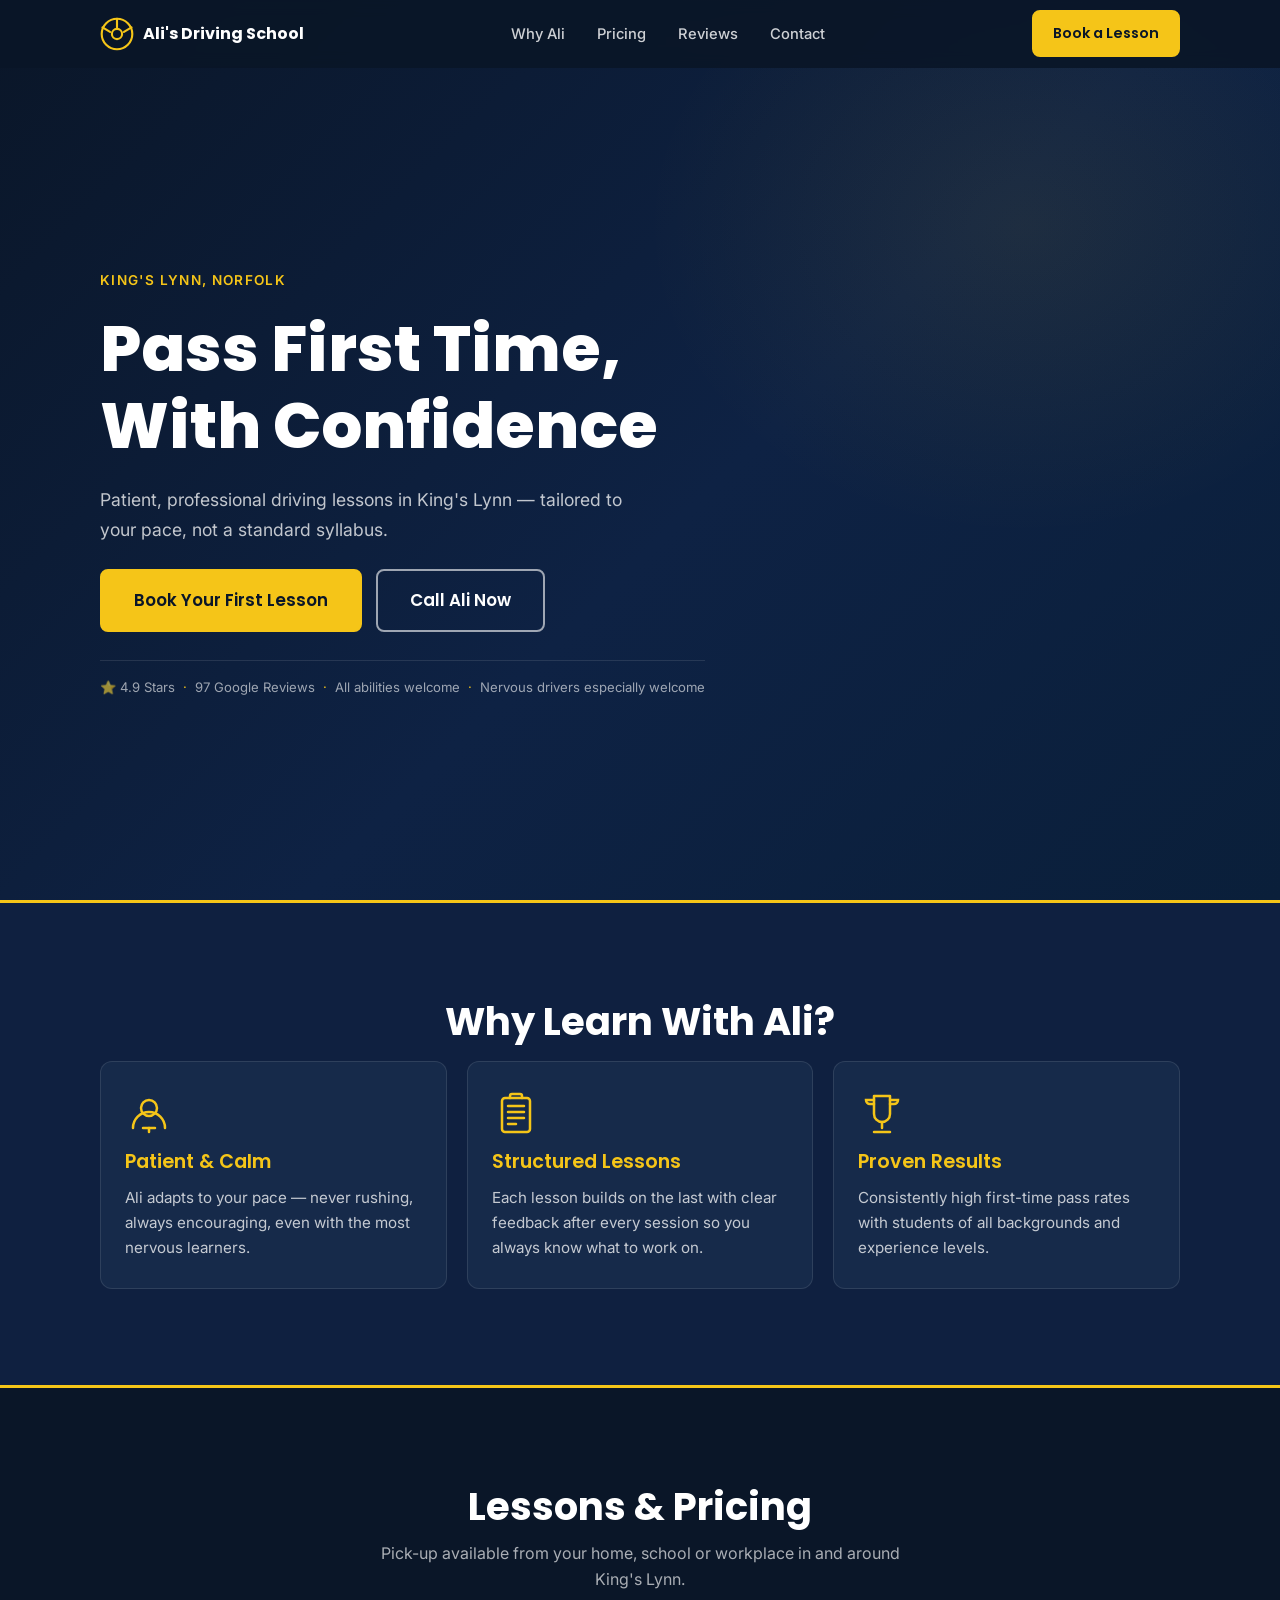
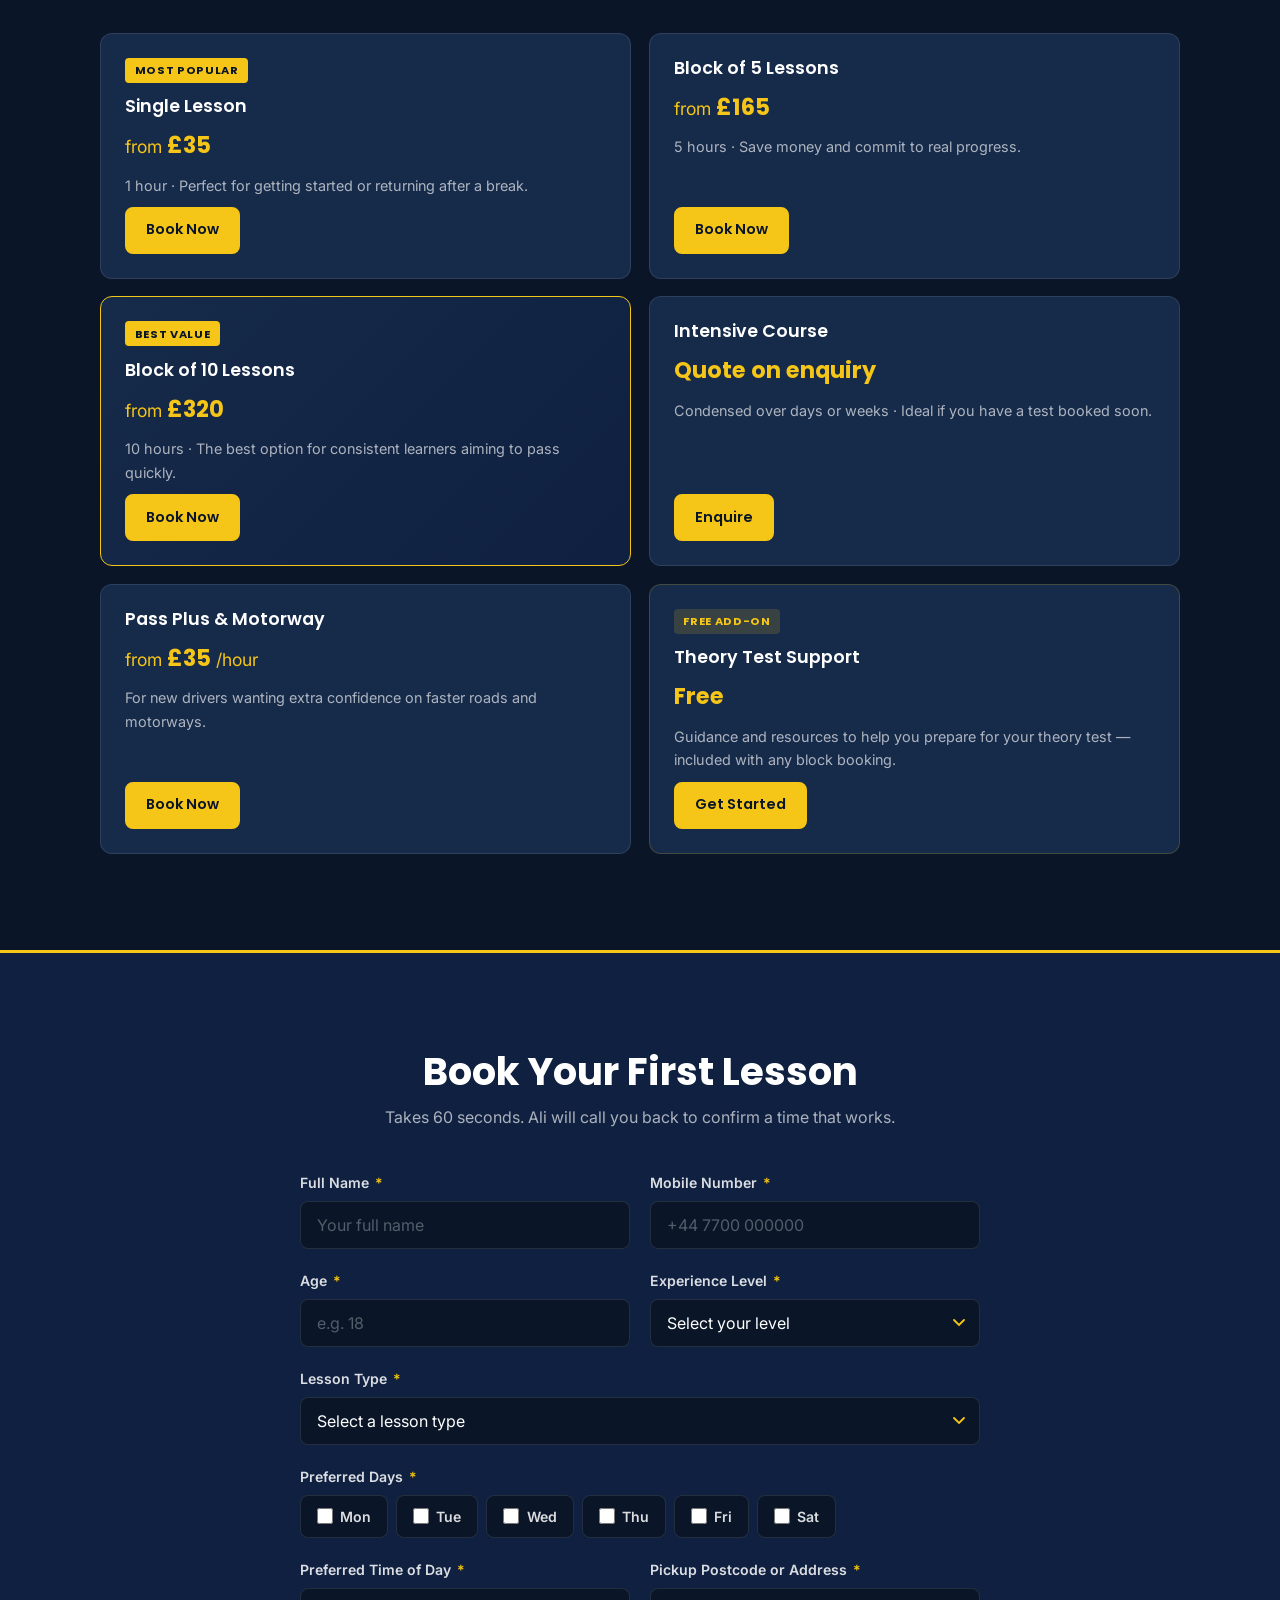
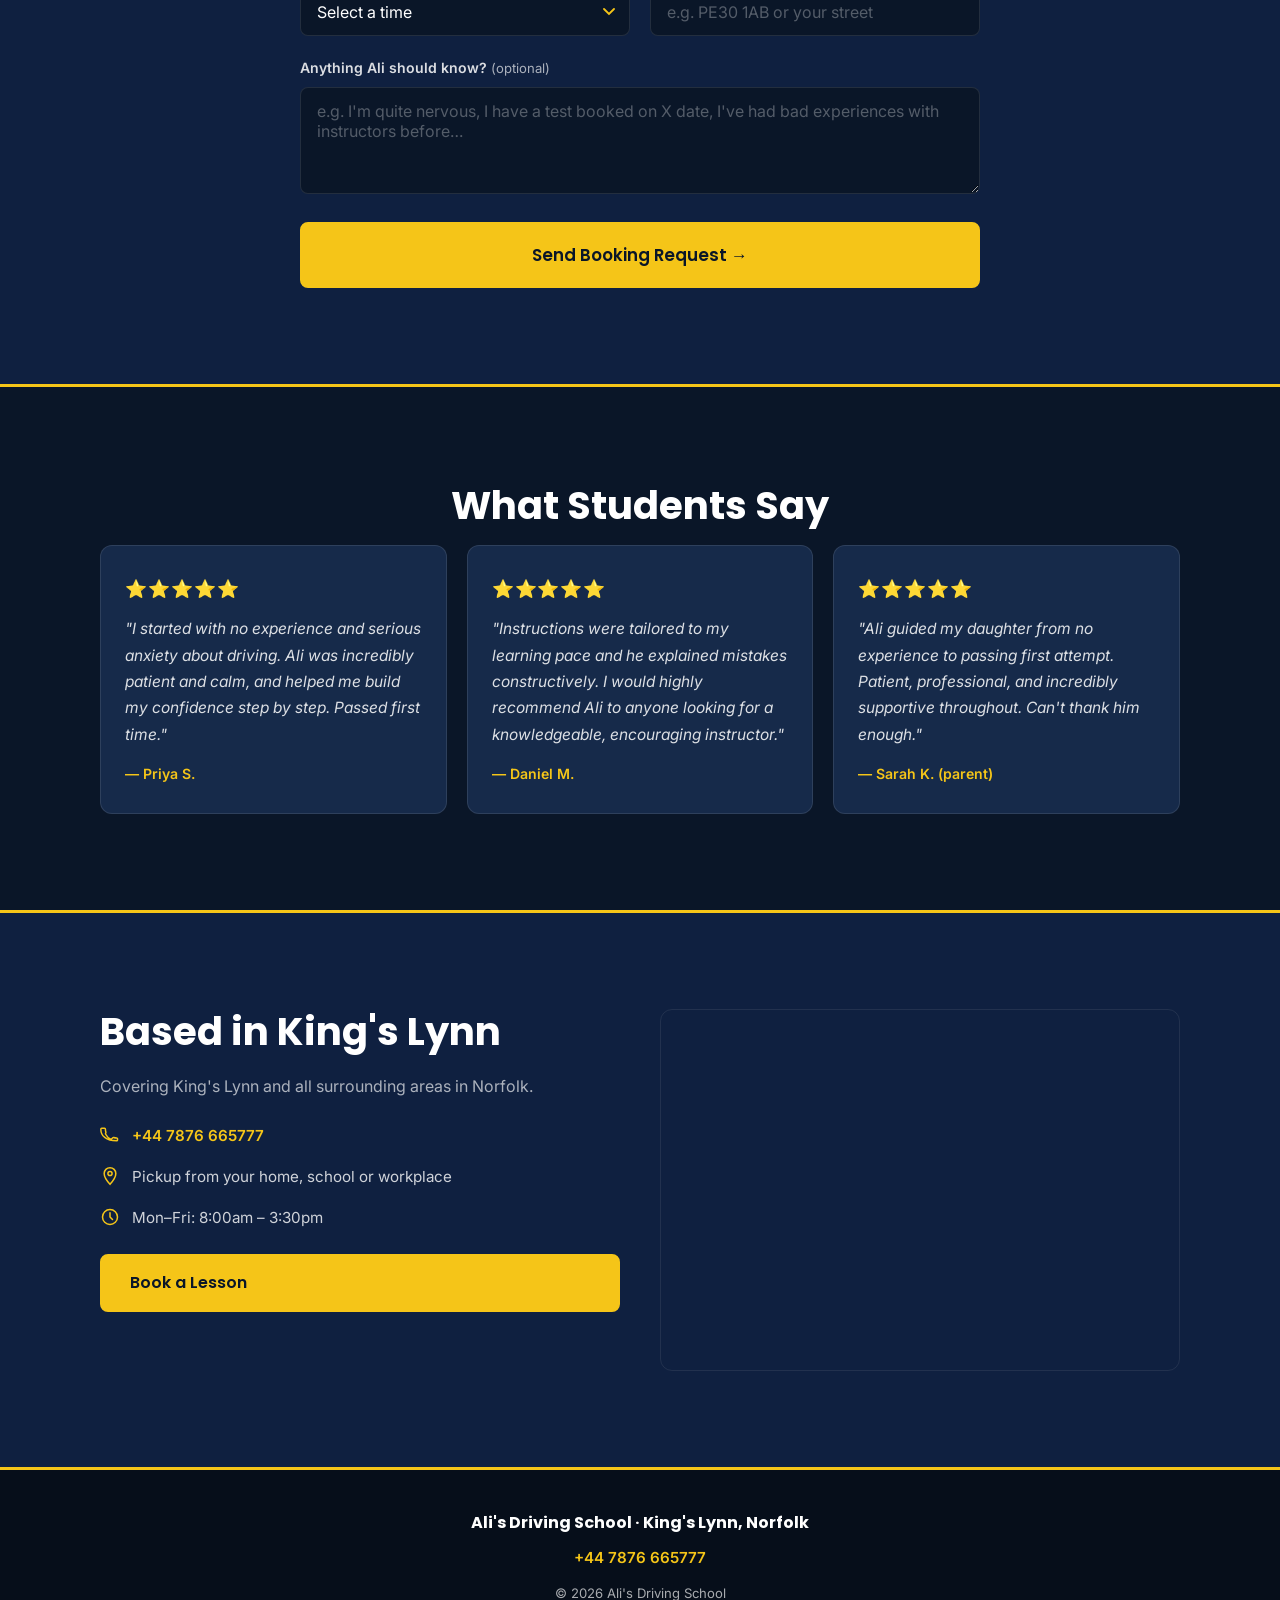
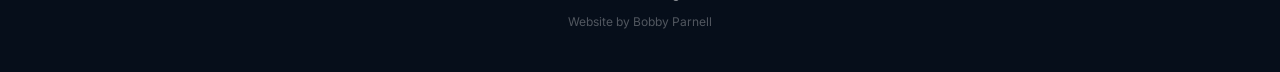
==== commit 27d56949: "Update website credit to Bobby Parnell Co-Authored-By: Claude Sonnet 4.6 <noreply@anthropic.com> Cla" ====
--- a/index.html
+++ b/index.html
@@ -1,7 +1,7 @@
 <!DOCTYPE html>
 <html lang="en">
 <head>
-  <!-- Website by [Your Name / Your Brand] -->
+  <!-- Website by Bobby Parnell -->
   <meta charset="UTF-8" />
   <meta name="viewport" content="width=device-width, initial-scale=1.0" />
   <meta name="description" content="Ali's Driving School — patient, professional driving lessons in King's Lynn. All abilities welcome. Book online or call +44 7876 665777." />
@@ -215,7 +215,7 @@
         -->
         <form
           id="booking-form"
-          action="https://formspree.io/f/YOUR_FORM_ID"
+          action="https://formspree.io/f/xpqgzgwg"
           method="POST"
           novalidate
         >
@@ -402,7 +402,7 @@
             -->
             <iframe
               title="King's Lynn map"
-              src="https://www.google.com/maps/embed?pb=!1m18!1m12!1m3!1d39108.68753547929!2d0.36784047734375!3d52.74919350000001!2m3!1f0!2f0!3f0!3m2!1i1024!2i768!4f13.1!3m3!1m2!1s0x47d7e2b62b2d32af%3A0x1234567890abcdef!2sKing%27s%20Lynn%2C%20Norfolk!5e0!3m2!1sen!2suk!4v1700000000000"
+              src="https://maps.google.com/maps?q=King%27s+Lynn%2C+Norfolk%2C+UK&t=&z=13&ie=UTF8&iwloc=&output=embed"
               width="100%"
               height="360"
               style="border:0;"
@@ -426,7 +426,7 @@
       <p class="footer-brand">Ali's Driving School · King's Lynn, Norfolk</p>
       <p><a href="tel:+447876665777">+44 7876 665777</a></p>
       <p class="footer-copy">© 2026 Ali's Driving School</p>
-      <p class="footer-credit">Website by <a href="#" target="_blank" rel="noopener">Your Name / Brand</a></p>
+      <p class="footer-credit">Website by Bobby Parnell</p>
     </div>
   </footer>
 
